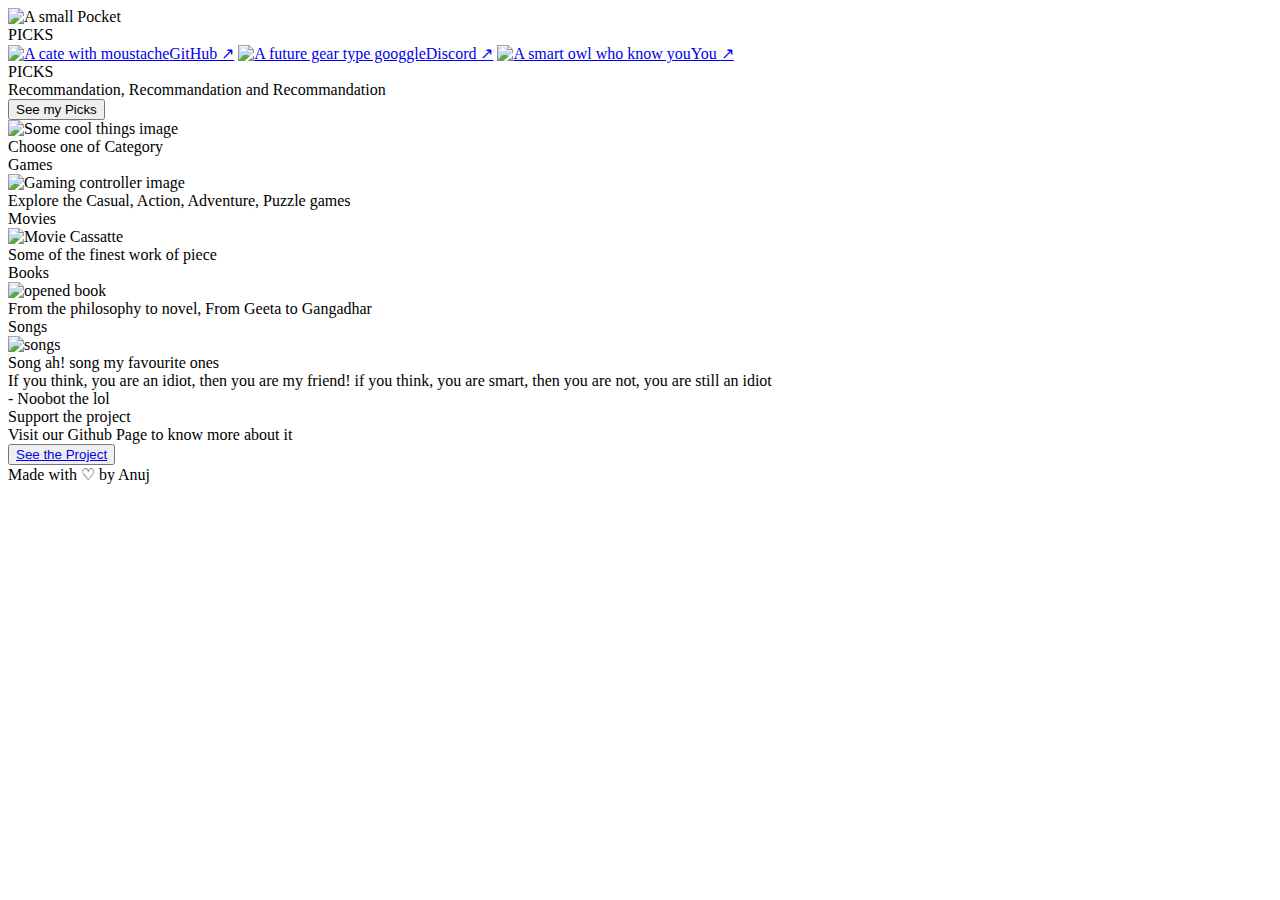
==== docs/index.html @ 0b732107 "..." ====
<!DOCTYPE html>
<html lang="eng">
    <body>
        <meta charset="UTF-8">
        <title>Picks</title>
        <link rel="stylesheet" href="../css/styles.css">
    </body>
    <body>
        <header class="header-container">
            <div class="top-header">
                <div class="logo">
                    <img class="logo-image" src="../../assets/images/logo.png" alt="A small Pocket">
                    <div class="logo-text">PICKS</div>
                </div>
                <div class="header-links">
                    <a class="header-link-one" href="https://github.com/anujbalak/picks" target="_blank" rel="noopener norefferer"><img src="../../assets/images/github.png" alt="A cate with moustache">GitHub &#8599;</a>
                    <a class="header-link-two" href="https://discord.gg/t3dgrP4SNV" target="_blank" rel="noopener norefferer"><img src="../../assets/images/discord.png" alt="A future gear type googgle">Discord &#8599;</a>
                    <a class="header-link-three" href="www.link.com" target="_self"><img src="../../assets/images/owl.svg" alt="A smart owl who know you">You &#8599;</a>
                    </div>
                </div>
            </div>
            <div class="header-content">
                <div class="web-info">
                    <div class="title">PICKS</div>
                    <div class="title-discription">Recommandation, Recommandation and Recommandation</div>
                    <a href="#content"><button>See my Picks</button></a>
                </div>
                <div class="banner-container">
                    <div class="banner"></div>
                    <img class="banner-image" src="../../assets/images/banner.png" alt="Some cool things image">
                </div>
            </div>
        </header>
        <div class="content-bg-color">
            <div id="content">
                <div class="category-text">
                    Choose one of Category
                </div>
                <div class="category">
                    <div class="game">
                        <div class="game-title">Games</div>
                        <div class="card">
                            <img class="game-image" src="../../assets/images/game-controller.png" alt="Gaming controller image">
                        </div>
                        <div class="text"> Explore the Casual, Action, Adventure, Puzzle games</div>
                    </div>
                    <div class="movie">
                        <div class="movie-title">Movies</div>
                        <div class="card">
                            <img class="movie-image" src="../../assets/images/movie.png" alt="Movie Cassatte">
                        </div>
                        <div class="text">Some of the finest work of piece</div>
                    </div>
                    <div class="book">
                        <div class="book-title">Books</div>
                        <div class="card">
                            <img class="book-image" src="../../assets/images/book.png" alt="opened book">
                        </div>
                        <div class="text">From the philosophy to novel, From Geeta to Gangadhar</div>
                    </div>
                    <div class="song">
                        <div class="song-title">Songs</div>
                        <div class="card">
                            <img class="song-image" src="../../assets/images/song.png" alt="songs">
                        </div>
                        <div class="text">Song ah! song my favourite ones</div>
                    </div>
                </div> 
            </div>
        </div>
        <div class="quote-bg">
            <div class="quote">
                <div class="quote-text">
                    If you think, you are an idiot, then you are my friend! if you think, you are smart, then you are not, you are still an idiot
                </div>
                <div class="author">
                   - Noobot the lol
                </div>
            </div>
        </div>
        <div class="calls-bg">
            <div class="calls">
                <div class="github-details"> 
                    <div class="github-project">Support the project</div>
                    <div class="github-extra-details"> Visit our Github Page to know more about it</div>
                </div>
                <div class="github-button">
                    <button class="github"><a href="https://github.com/anujbalak/picks" target="_blank" rel="noopener norefferer">See the Project</a></button>
                </div>
            </div>
        </div>
        <footer class="footer">
            <div class="copyright-info"> Made with &#9825; by Anuj</div>
        </footer>
    </body>
</html>
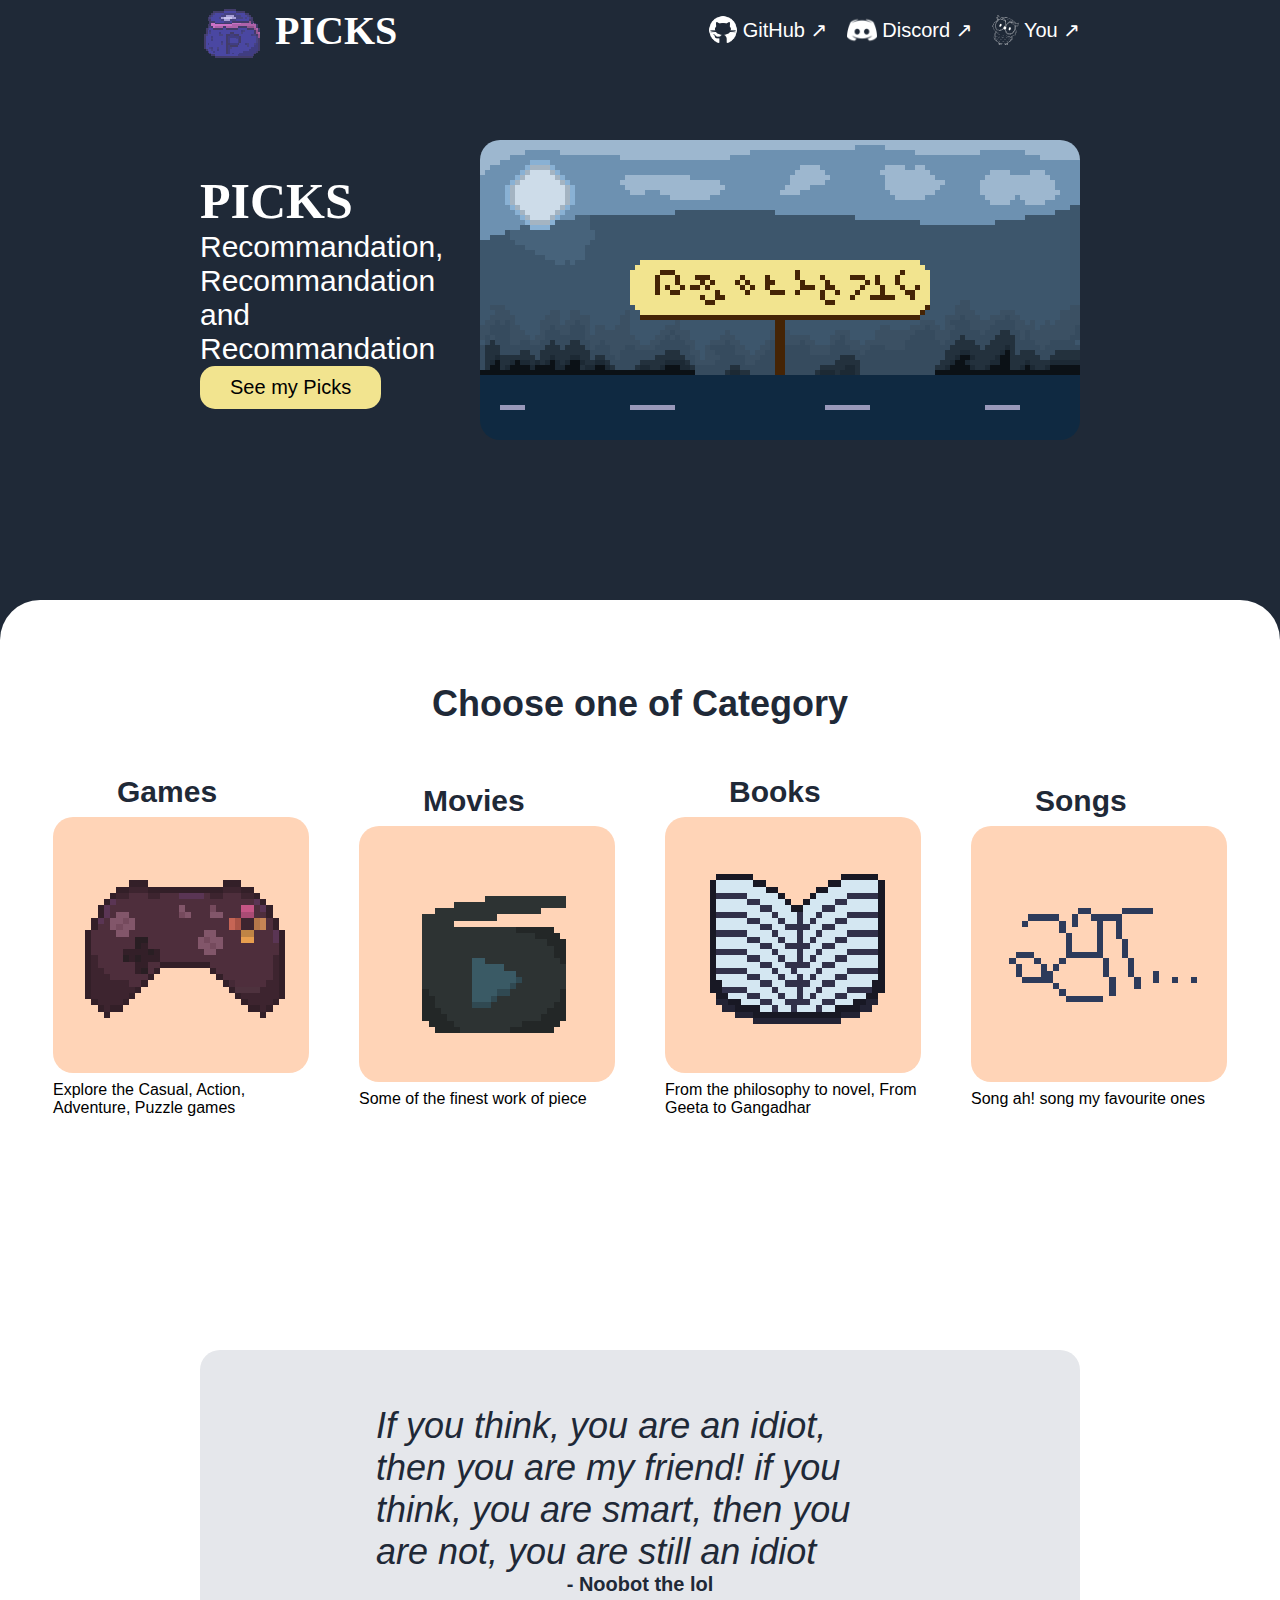
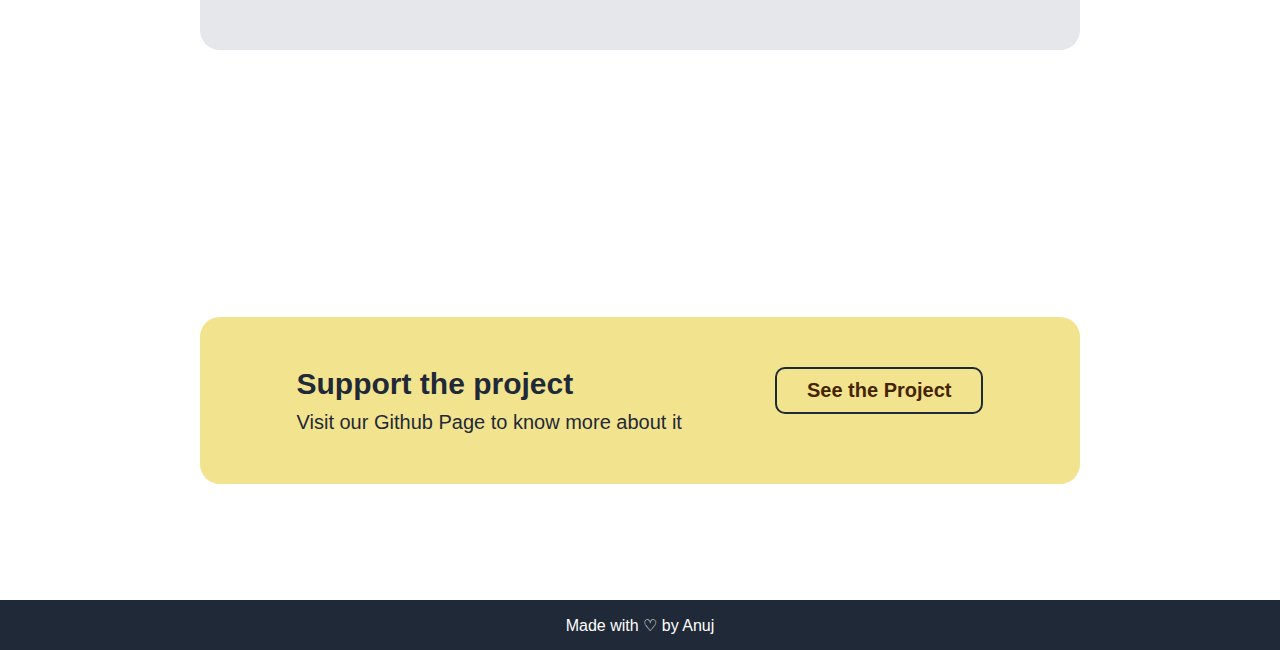
==== commit 7124aa78: "Solve some problem with file heirarchy" ====
--- a/docs/index.html
+++ b/docs/index.html
@@ -3,19 +3,19 @@
     <body>
         <meta charset="UTF-8">
         <title>Picks</title>
-        <link rel="stylesheet" href="../css/styles.css">
+        <link rel="stylesheet" href="./files/css/styles.css">
     </body>
     <body>
         <header class="header-container">
             <div class="top-header">
                 <div class="logo">
-                    <img class="logo-image" src="../../assets/images/logo.png" alt="A small Pocket">
+                    <img class="logo-image" src="./assets/images/logo.png" alt="A small Pocket">
                     <div class="logo-text">PICKS</div>
                 </div>
                 <div class="header-links">
-                    <a class="header-link-one" href="https://github.com/anujbalak/picks" target="_blank" rel="noopener norefferer"><img src="../../assets/images/github.png" alt="A cate with moustache">GitHub &#8599;</a>
-                    <a class="header-link-two" href="https://discord.gg/t3dgrP4SNV" target="_blank" rel="noopener norefferer"><img src="../../assets/images/discord.png" alt="A future gear type googgle">Discord &#8599;</a>
-                    <a class="header-link-three" href="www.link.com" target="_self"><img src="../../assets/images/owl.svg" alt="A smart owl who know you">You &#8599;</a>
+                    <a class="header-link-one" href="https://github.com/anujbalak/picks" target="_blank" rel="noopener norefferer"><img src="./assets/images/github.png" alt="A cate with moustache">GitHub &#8599;</a>
+                    <a class="header-link-two" href="https://discord.gg/t3dgrP4SNV" target="_blank" rel="noopener norefferer"><img src="./assets/images/discord.png" alt="A future gear type googgle">Discord &#8599;</a>
+                    <a class="header-link-three" href="www.link.com" target="_self"><img src="./assets/images/owl.svg" alt="A smart owl who know you">You &#8599;</a>
                     </div>
                 </div>
             </div>
@@ -27,7 +27,7 @@
                 </div>
                 <div class="banner-container">
                     <div class="banner"></div>
-                    <img class="banner-image" src="../../assets/images/banner.png" alt="Some cool things image">
+                    <img class="banner-image" src="./assets/images/banner.png" alt="Some cool things image">
                 </div>
             </div>
         </header>
@@ -40,28 +40,28 @@
                     <div class="game">
                         <div class="game-title">Games</div>
                         <div class="card">
-                            <img class="game-image" src="../../assets/images/game-controller.png" alt="Gaming controller image">
+                            <img class="game-image" src="./assets/images/game-controller.png" alt="Gaming controller image">
                         </div>
                         <div class="text"> Explore the Casual, Action, Adventure, Puzzle games</div>
                     </div>
                     <div class="movie">
                         <div class="movie-title">Movies</div>
                         <div class="card">
-                            <img class="movie-image" src="../../assets/images/movie.png" alt="Movie Cassatte">
+                            <img class="movie-image" src="./assets/images/movie.png" alt="Movie Cassatte">
                         </div>
                         <div class="text">Some of the finest work of piece</div>
                     </div>
                     <div class="book">
                         <div class="book-title">Books</div>
                         <div class="card">
-                            <img class="book-image" src="../../assets/images/book.png" alt="opened book">
+                            <img class="book-image" src="./assets/images/book.png" alt="opened book">
                         </div>
                         <div class="text">From the philosophy to novel, From Geeta to Gangadhar</div>
                     </div>
                     <div class="song">
                         <div class="song-title">Songs</div>
                         <div class="card">
-                            <img class="song-image" src="../../assets/images/song.png" alt="songs">
+                            <img class="song-image" src="./assets/images/song.png" alt="songs">
                         </div>
                         <div class="text">Song ah! song my favourite ones</div>
                     </div>
--- a/docs/files/css/styles.css
+++ b/docs/files/css/styles.css
@@ -0,0 +1,267 @@
+@import url('https://fonts.googleapis.com/css2?family=Besley:ital,wght@0,400;1,900&display=swap');
+* {
+ margin: 0;
+ padding: 0;
+ box-sizing: border-box;
+ scroll-behavior: smooth;
+}
+
+body {
+ display: flex;
+ flex-direction: column;
+ align-items: center;
+ background-color: #1f2937;
+ font-family: sans-serif, system-ui, -apple-system, BlinkMacSystemFont, 'Segoe UI', Roboto, Oxygen, Ubuntu, Cantarell, 'Open Sans', 'Helvetica Neue';
+}
+
+/* header */
+.header-container {
+ background-color: #1f2937;
+ color: white;
+ width: 100%;
+ display: flex;
+ flex-direction: column;
+ align-items: center;
+ flex-wrap: wrap;
+ height: 600px;
+}
+
+a {
+ text-decoration: none;
+ color: white;
+}
+
+.top-header {
+ display: flex;
+ width: 100%;
+ justify-content: space-between;
+}
+
+.header-links {
+ gap: 20px;
+ font-size: 20px;
+ display: flex;
+ height: 20px;
+ justify-content: center;
+ align-items: center;
+ margin: 20px 200px auto auto;
+}
+
+.header-link-one,
+.header-link-two,
+.header-link-three {
+ display: flex;
+ align-items: center;
+ gap: 5px;
+}
+
+.header-links img {
+ height: 30px;
+}
+
+.logo {
+ display: flex;
+ align-items: center;
+ gap: 15px;
+ font-size: 40px;
+ font-weight: 800;
+ font-family: Besly;
+ margin-left: 200px;
+}
+
+.logo-image {
+ width: 60px;
+ height: auto;
+ image-rendering: pixelated;
+}
+
+.header-content {
+ display: flex;
+ margin: 80px 200px auto 200px;
+ gap: 30px;
+ 
+}
+
+.web-info {
+ display: flex;
+ flex-direction: column;
+ justify-content: center;
+}
+
+.title {
+ font-size: 50px;
+ font-family: Besly;
+ font-weight: 800;
+}
+ .title-discription {
+ font-size: 30px;
+}
+
+button {
+ background-color: rgb(242, 228, 143);
+ padding: 10px 30px 10px 30px;
+ border: none;
+ max-width: 300px;
+ border-radius: 15px;
+ font-size: 20px;
+}
+
+button a {
+ color: rgb(69, 36, 5);
+ font-size: 20px;
+ font-weight: 600;
+}
+
+.banner-container {
+ width: 600px;
+ height: 300px;
+}
+.banner-image {
+ width: 600px;
+ border-radius: 20px;
+ height: auto;
+ image-rendering: pixelated;
+}
+
+/* content */
+.content-bg-color {
+ background-color: white;
+ border-radius: 40px 40px 0 0;
+ display: flex;
+ width: 100vw;
+height: 600px;
+}
+#content {
+ width: 100%;
+ display: flex;
+ flex-direction: column;
+ align-items: center;
+ justify-content: center;
+ margin: 50px;
+ gap: 50px;
+}
+
+.category-text {
+ font-size: 36px;
+ font-weight: 800;
+ color: #1f2937;
+}
+
+.category {
+ display: flex;
+ flex-wrap: wrap;
+ align-items: center;
+ gap: 50px;
+}
+
+.card {
+ width: 256px;
+ height: 256px;
+ background-color: rgb(255, 212, 183);
+ border-radius: 20px;
+}
+
+.game,
+.movie,
+.song,
+.book {
+ display: flex;
+ flex-direction: column;
+ gap: 8px;
+ width: 256px;
+}
+
+.game-title,
+.book-title,
+.movie-title,
+.song-title {
+ margin: auto 64px auto 64px;
+ color: #1f2937;
+ font-size: 30px;
+ font-weight: 700;
+}
+.game-image,
+.movie-image,
+.song-image,
+.book-image {
+ image-rendering: pixelated;
+ width: 200px;
+ margin: 32px;
+}
+
+/* qoute */
+.quote-bg {
+ height: 600px;
+ display: flex;
+ background-color: white;
+ width: 100%;
+}
+
+.quote {
+ display: flex;
+ flex-direction: column;
+ justify-content: center;
+ align-items: center;
+ background-color: #e5e7eb;
+ margin: auto  200px auto 200px;
+ height: 300px;
+ border-radius: 20px;
+}
+
+.quote-text {
+ font-size: 36px;
+ width: 60%;
+ font-weight: lighter;
+ font-style: italic;
+ color: #1f2937;
+}
+.quote .author {
+ font-size: 20px;
+ font-weight: 700;
+ align-self: center;
+ color: #1f2937;  
+}
+
+/* calls */
+
+.calls-bg {
+ width: 100%;
+ background-color: white;
+ height: 400px;
+ display: flex;
+}
+
+.calls {
+ display: flex;
+ color: #1f2937;
+ border-radius: 20px;
+ background-color:rgb(242, 228, 143);
+ width: 100%;
+ padding: 50px;
+ margin: auto 200px auto 200px;
+ justify-content: space-around;
+}
+.github-details {
+ display: flex;
+ flex-direction: column;
+ font-size: 20px;
+ gap:10px;
+}
+
+.github-project {
+ font-size: 30px;
+ font-weight: 700;
+
+}
+button.github {
+ border: 2px solid #1f2937;
+ border-radius: 10px;
+}
+
+.footer {
+ display: flex;
+ justify-content: center;
+ align-items: center;
+ color: white;
+ height: 50px;
+}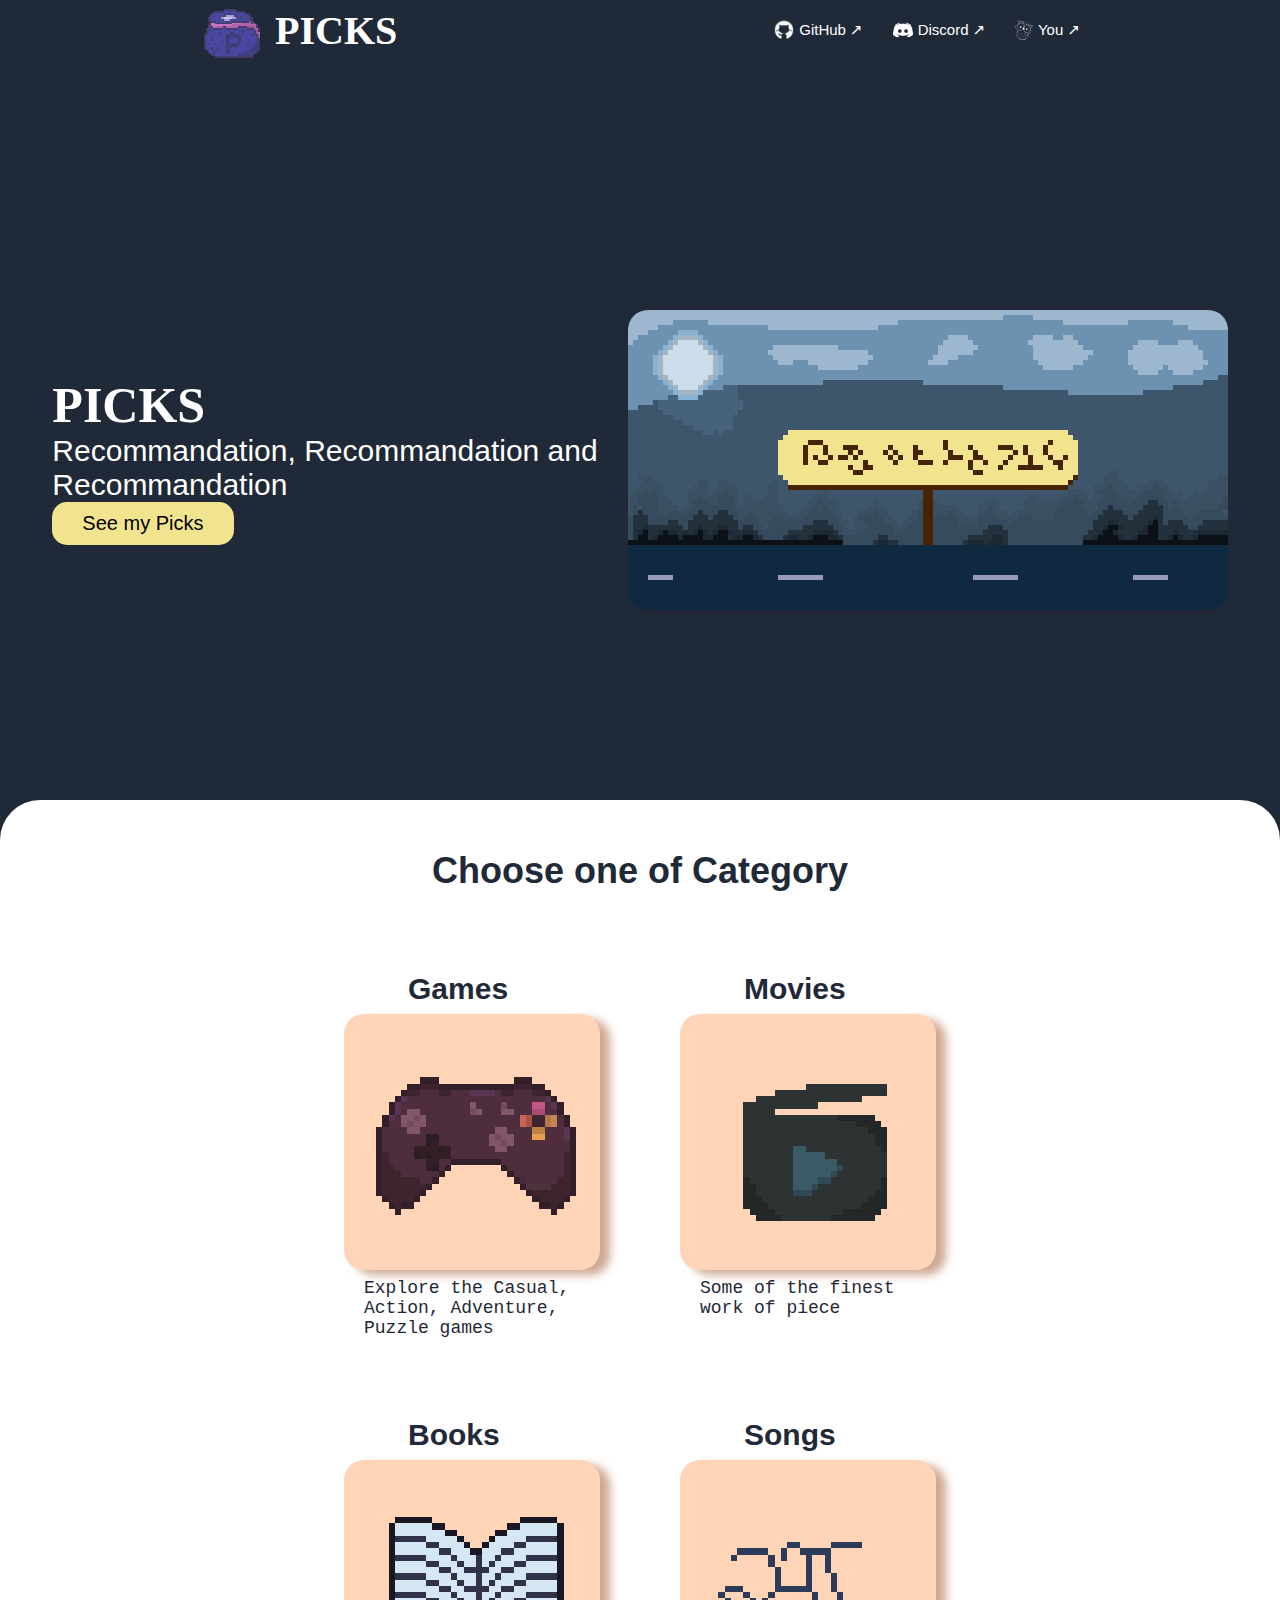
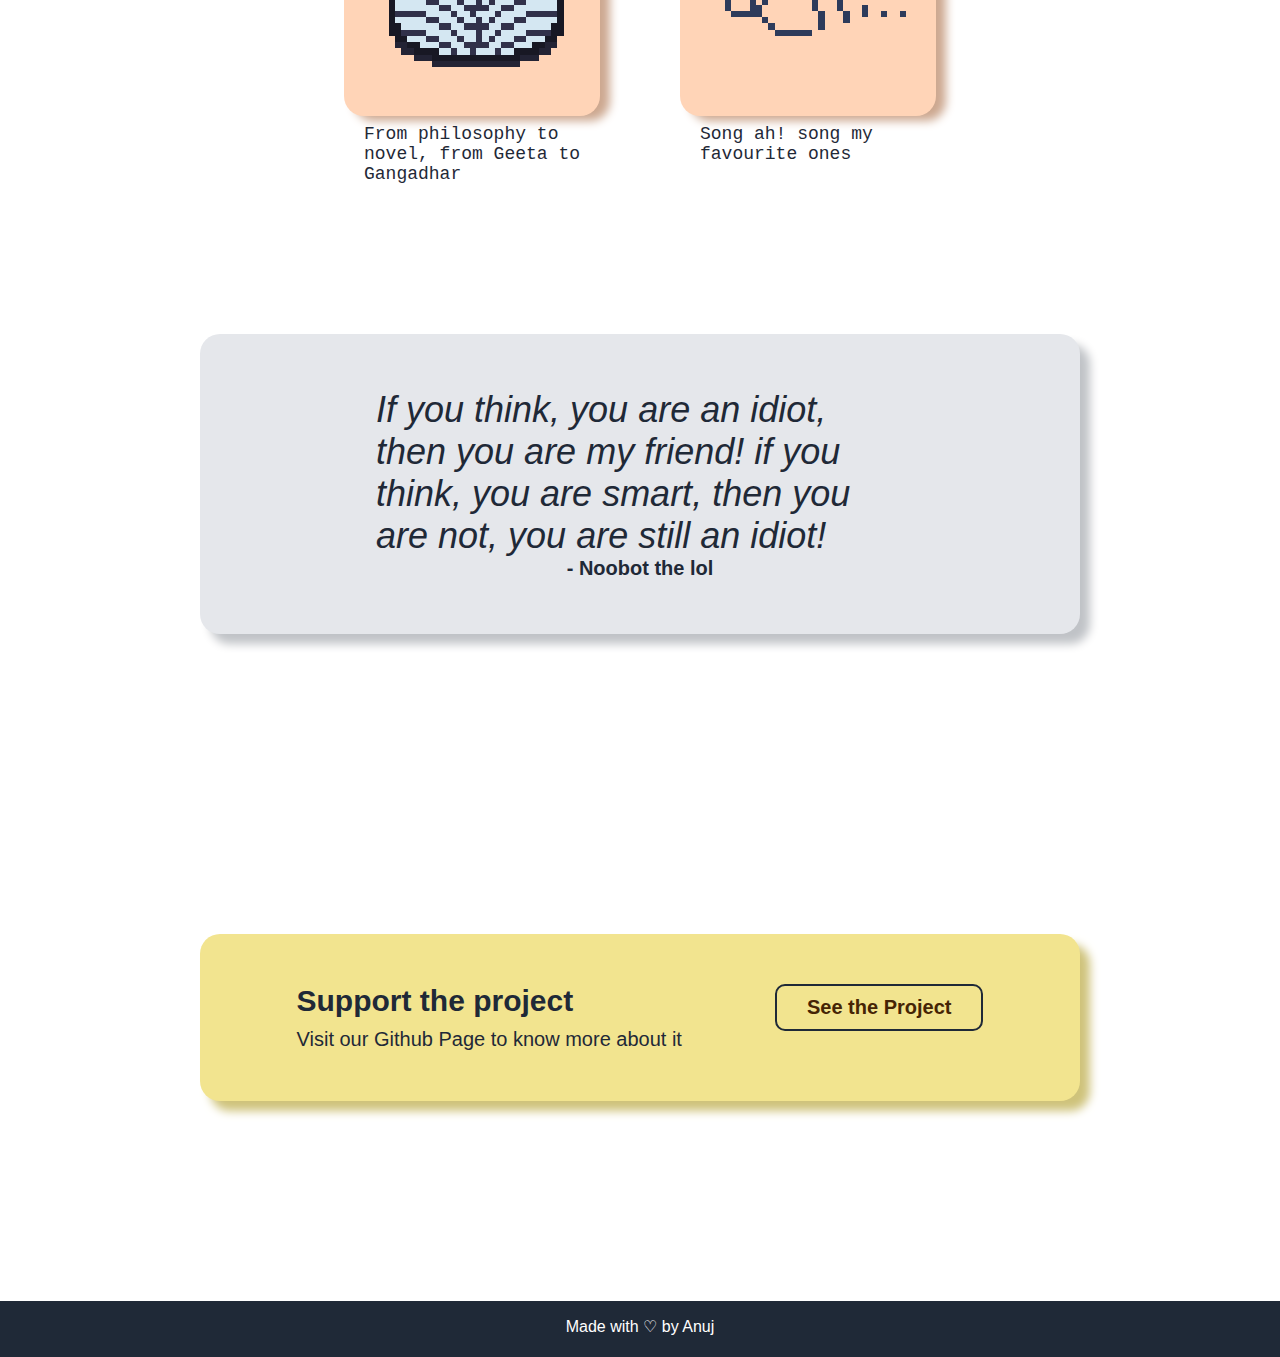
==== commit d399a01e: "Modify page, so can look good on both mobile and desktop" ====
--- a/docs/index.html
+++ b/docs/index.html
@@ -15,14 +15,14 @@
                 <div class="header-links">
                     <a class="header-link-one" href="https://github.com/anujbalak/picks" target="_blank" rel="noopener norefferer"><img src="./assets/images/github.png" alt="A cate with moustache">GitHub &#8599;</a>
                     <a class="header-link-two" href="https://discord.gg/t3dgrP4SNV" target="_blank" rel="noopener norefferer"><img src="./assets/images/discord.png" alt="A future gear type googgle">Discord &#8599;</a>
-                    <a class="header-link-three" href="www.link.com" target="_self"><img src="./assets/images/owl.svg" alt="A smart owl who know you">You &#8599;</a>
+                    <a class="header-link-three" href="./files/html/you.html" target="_self"><img src="./assets/images/owl.svg" alt="A smart owl who know you">You &#8599;</a>
                     </div>
                 </div>
             </div>
             <div class="header-content">
                 <div class="web-info">
                     <div class="title">PICKS</div>
-                    <div class="title-discription">Recommandation, Recommandation and Recommandation</div>
+                    <div class="title-discription">Recommandation, Recommandation and <br>Recommandation</div>
                     <a href="#content"><button>See my Picks</button></a>
                 </div>
                 <div class="banner-container">
@@ -31,7 +31,7 @@
                 </div>
             </div>
         </header>
-        <div class="content-bg-color">
+        <div class="section">
             <div id="content">
                 <div class="category-text">
                     Choose one of Category
@@ -56,7 +56,7 @@
                         <div class="card">
                             <img class="book-image" src="./assets/images/book.png" alt="opened book">
                         </div>
-                        <div class="text">From the philosophy to novel, From Geeta to Gangadhar</div>
+                        <div class="text">From philosophy to novel, from Geeta to Gangadhar</div>
                     </div>
                     <div class="song">
                         <div class="song-title">Songs</div>
@@ -67,25 +67,21 @@
                     </div>
                 </div> 
             </div>
-        </div>
-        <div class="quote-bg">
             <div class="quote">
                 <div class="quote-text">
-                    If you think, you are an idiot, then you are my friend! if you think, you are smart, then you are not, you are still an idiot
+                    If you think, you are an idiot, then you are my friend! if you think, you are smart, then you are not, you are still an idiot!
                 </div>
                 <div class="author">
                    - Noobot the lol
                 </div>
             </div>
-        </div>
-        <div class="calls-bg">
             <div class="calls">
                 <div class="github-details"> 
                     <div class="github-project">Support the project</div>
                     <div class="github-extra-details"> Visit our Github Page to know more about it</div>
                 </div>
                 <div class="github-button">
-                    <button class="github"><a href="https://github.com/anujbalak/picks" target="_blank" rel="noopener norefferer">See the Project</a></button>
+                    <button class="github"><a class="github" href="https://github.com/anujbalak/picks" target="_blank" rel="noopener norefferer">See the Project</a></button>
                 </div>
             </div>
         </div>
--- a/docs/files/css/styles.css
+++ b/docs/files/css/styles.css
@@ -10,6 +10,7 @@
  display: flex;
  flex-direction: column;
  align-items: center;
+ justify-content: center;
  background-color: #1f2937;
  font-family: sans-serif, system-ui, -apple-system, BlinkMacSystemFont, 'Segoe UI', Roboto, Oxygen, Ubuntu, Cantarell, 'Open Sans', 'Helvetica Neue';
 }
@@ -19,11 +20,10 @@
  background-color: #1f2937;
  color: white;
  width: 100%;
- display: flex;
  flex-direction: column;
  align-items: center;
  flex-wrap: wrap;
- height: 600px;
+ height: 800px;
 }
 
 a {
@@ -38,8 +38,8 @@
 }
 
 .header-links {
- gap: 20px;
- font-size: 20px;
+ gap: 30px;
+ font-size: 15px;
  display: flex;
  height: 20px;
  justify-content: center;
@@ -56,7 +56,7 @@
 }
 
 .header-links img {
- height: 30px;
+ height: 20px;
 }
 
 .logo {
@@ -77,7 +77,11 @@
 
 .header-content {
  display: flex;
- margin: 80px 200px auto 200px;
+ height: 800px;
+ flex-wrap: wrap;
+ justify-content: center;
+ align-items: center;
+ margin-bottom: 200px;
  gap: 30px;
  
 }
@@ -115,30 +119,33 @@
 .banner-container {
  width: 600px;
  height: 300px;
-}
+ 
+}
+
 .banner-image {
  width: 600px;
  border-radius: 20px;
  height: auto;
+ margin-bottom: 20px;
  image-rendering: pixelated;
 }
 
 /* content */
-.content-bg-color {
+.section {
  background-color: white;
  border-radius: 40px 40px 0 0;
  display: flex;
+ flex-direction: column;
+ gap: 100px;
  width: 100vw;
-height: 600px;
+ height: 100%;
 }
 #content {
- width: 100%;
- display: flex;
- flex-direction: column;
- align-items: center;
- justify-content: center;
- margin: 50px;
- gap: 50px;
+ display: flex;
+ flex-direction: column;
+ align-items: center;
+ margin: 50px 200px 50px 200px;
+ gap: 80px;
 }
 
 .category-text {
@@ -150,8 +157,9 @@
 .category {
  display: flex;
  flex-wrap: wrap;
- align-items: center;
- gap: 50px;
+ align-items: baseline;
+ justify-content: center;
+ gap: 80px;
 }
 
 .card {
@@ -159,8 +167,15 @@
  height: 256px;
  background-color: rgb(255, 212, 183);
  border-radius: 20px;
-}
-
+ box-shadow: 10px 5px 10px #cda890;
+}
+
+.text {
+ font-size: 18px;
+ font-family: monospace;
+ color: #1f2937;
+ margin-left: 20px;
+}
 .game,
 .movie,
 .song,
@@ -190,13 +205,6 @@
 }
 
 /* qoute */
-.quote-bg {
- height: 600px;
- display: flex;
- background-color: white;
- width: 100%;
-}
-
 .quote {
  display: flex;
  flex-direction: column;
@@ -205,6 +213,7 @@
  background-color: #e5e7eb;
  margin: auto  200px auto 200px;
  height: 300px;
+ box-shadow: 10px 10px 10px rgb(192, 195, 199);
  border-radius: 20px;
 }
 
@@ -224,21 +233,14 @@
 
 /* calls */
 
-.calls-bg {
- width: 100%;
- background-color: white;
- height: 400px;
- display: flex;
-}
-
 .calls {
  display: flex;
  color: #1f2937;
  border-radius: 20px;
  background-color:rgb(242, 228, 143);
- width: 100%;
  padding: 50px;
- margin: auto 200px auto 200px;
+ box-shadow: 10px 10px 10px rgb(207, 195, 123);
+ margin: 200px 200px 200px 200px;
  justify-content: space-around;
 }
 .github-details {
@@ -264,4 +266,27 @@
  align-items: center;
  color: white;
  height: 50px;
+}
+
+/* owl */
+.owl-page {
+ display: flex;
+ align-self: center;
+ color: white;
+ font-family: Arial, Helvetica, sans-serif;
+ font-size: 30px;
+}
+
+/* mobile */
+@media only screen and (max-width: 400px) {
+    .header-container {
+        height: 2000px;
+    }    
+}
+
+/* desktop */
+@media only screen and (min-width: 901px) {
+    .header-container {
+        height: 800px;
+    }
 }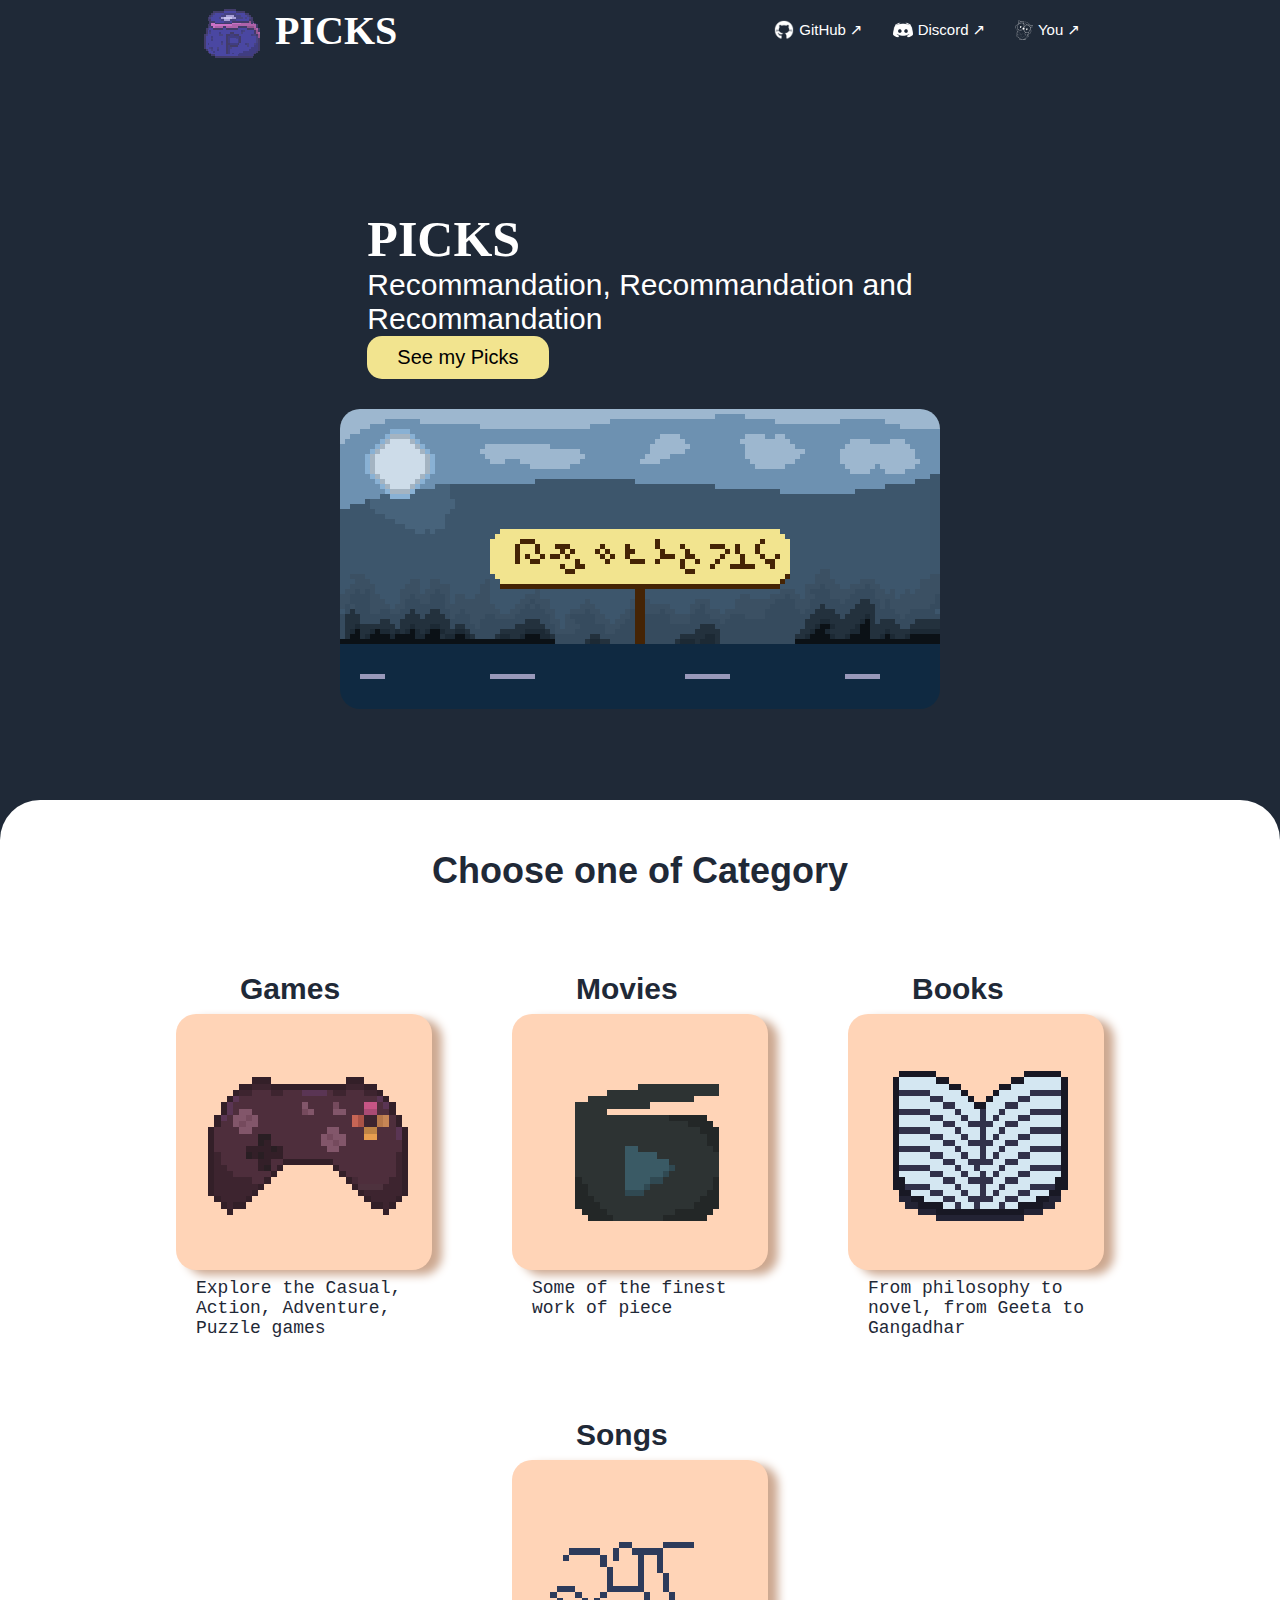
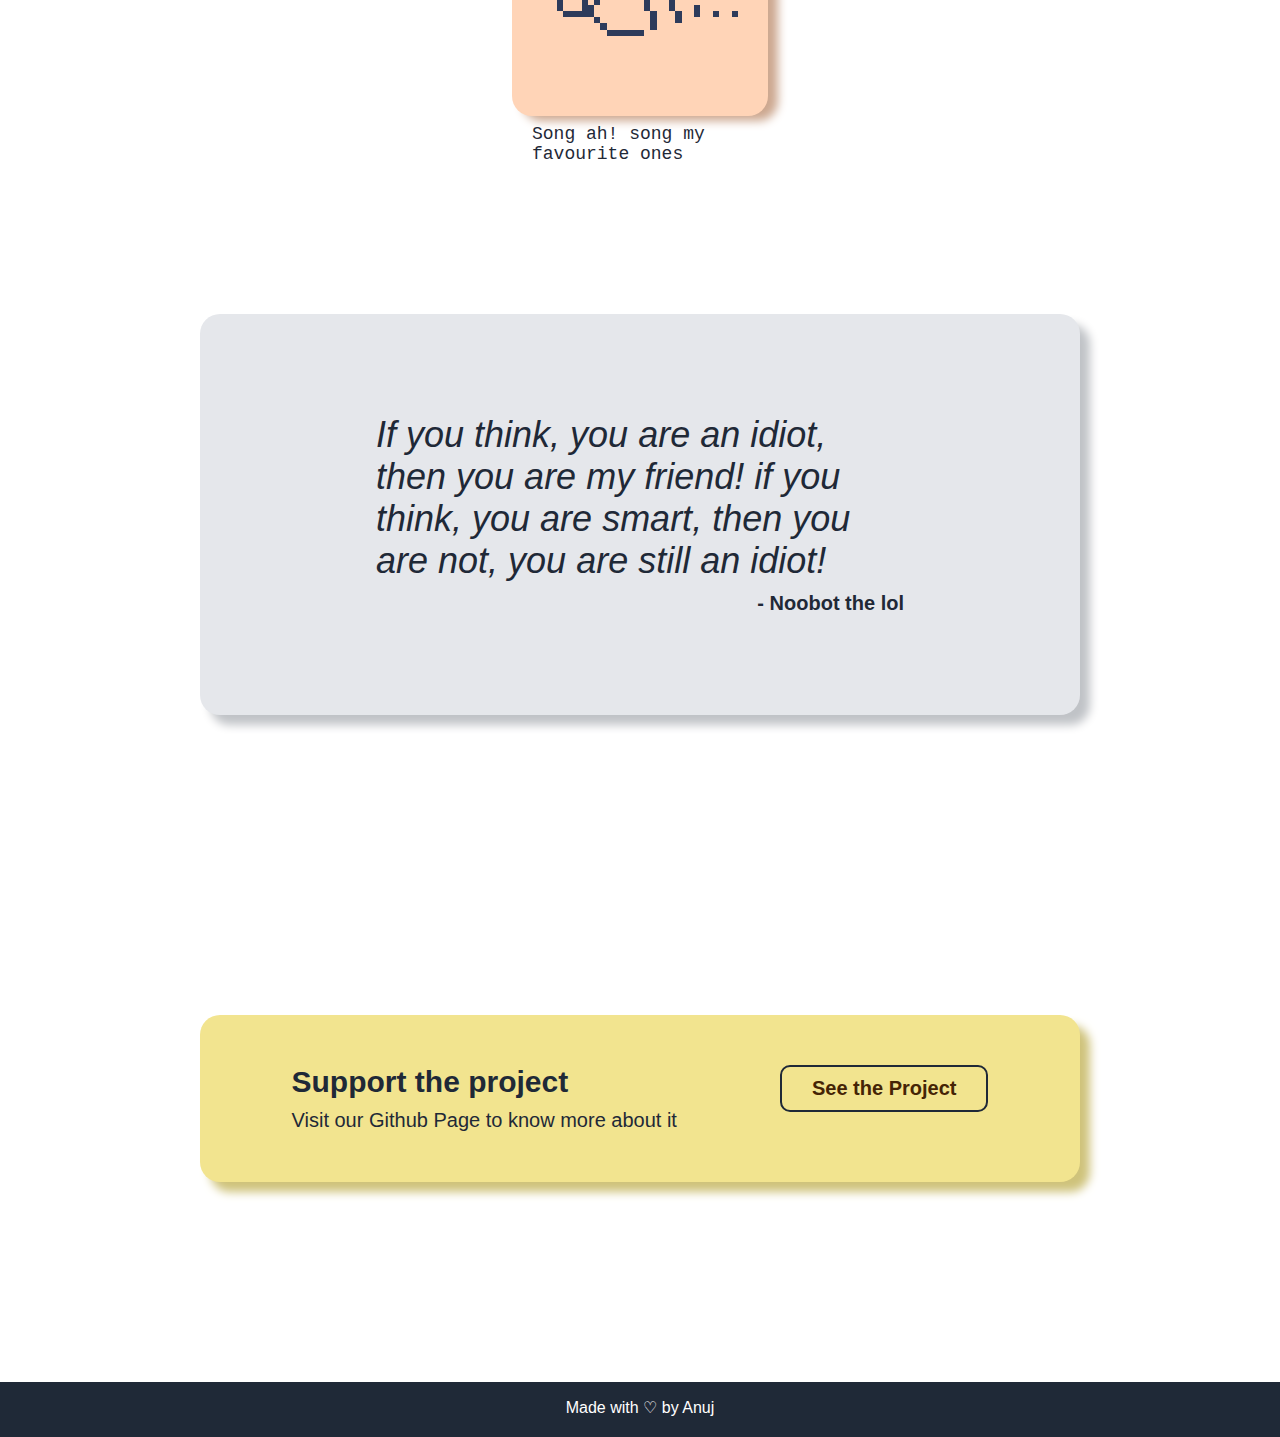
==== commit 11fc90e9: "Edit Readme and add game list with one game" ====
--- a/docs/index.html
+++ b/docs/index.html
@@ -39,9 +39,11 @@
                 <div class="category">
                     <div class="game">
                         <div class="game-title">Games</div>
-                        <div class="card">
-                            <img class="game-image" src="./assets/images/game-controller.png" alt="Gaming controller image">
-                        </div>
+                        <a href="./files/html/games.html">
+                            <div class="card">
+                                <img class="game-image" src="./assets/images/game-controller.png" alt="Gaming controller image">
+                            </div>
+                        </a>
                         <div class="text"> Explore the Casual, Action, Adventure, Puzzle games</div>
                     </div>
                     <div class="movie">
--- a/docs/files/css/styles.css
+++ b/docs/files/css/styles.css
@@ -20,10 +20,6 @@
  background-color: #1f2937;
  color: white;
  width: 100%;
- flex-direction: column;
- align-items: center;
- flex-wrap: wrap;
- height: 800px;
 }
 
 a {
@@ -35,6 +31,7 @@
  display: flex;
  width: 100%;
  justify-content: space-between;
+ flex-wrap: wrap;
 }
 
 .header-links {
@@ -77,11 +74,10 @@
 
 .header-content {
  display: flex;
- height: 800px;
  flex-wrap: wrap;
- justify-content: center;
- align-items: center;
- margin-bottom: 200px;
+ padding: 150px 100px 150px ;
+ align-items: center;
+ justify-content: center;
  gap: 30px;
  
 }
@@ -144,7 +140,7 @@
  display: flex;
  flex-direction: column;
  align-items: center;
- margin: 50px 200px 50px 200px;
+ margin: 50px 150px 50px 150px;
  gap: 80px;
 }
 
@@ -212,7 +208,8 @@
  align-items: center;
  background-color: #e5e7eb;
  margin: auto  200px auto 200px;
- height: 300px;
+ gap: 10px;
+ padding: 100px 0 100px 0;
  box-shadow: 10px 10px 10px rgb(192, 195, 199);
  border-radius: 20px;
 }
@@ -225,9 +222,10 @@
  color: #1f2937;
 }
 .quote .author {
+ width: 60%;
  font-size: 20px;
- font-weight: 700;
- align-self: center;
+ font-weight: 600;
+ text-align: right;
  color: #1f2937;  
 }
 
@@ -237,6 +235,7 @@
  display: flex;
  color: #1f2937;
  border-radius: 20px;
+ gap: 20px;
  background-color:rgb(242, 228, 143);
  padding: 50px;
  box-shadow: 10px 10px 10px rgb(207, 195, 123);
@@ -281,7 +280,17 @@
 @media only screen and (max-width: 400px) {
     .header-container {
         height: 2000px;
-    }    
+    } 
+    #content {
+     margin: auto 0 auto 0;
+    }   
+}
+
+/* tablet */
+@media only screen and (min-width: 401px) and (max-width: 900px) {
+    #content {
+     margin: auto 50px auto 50px;
+    }
 }
 
 /* desktop */
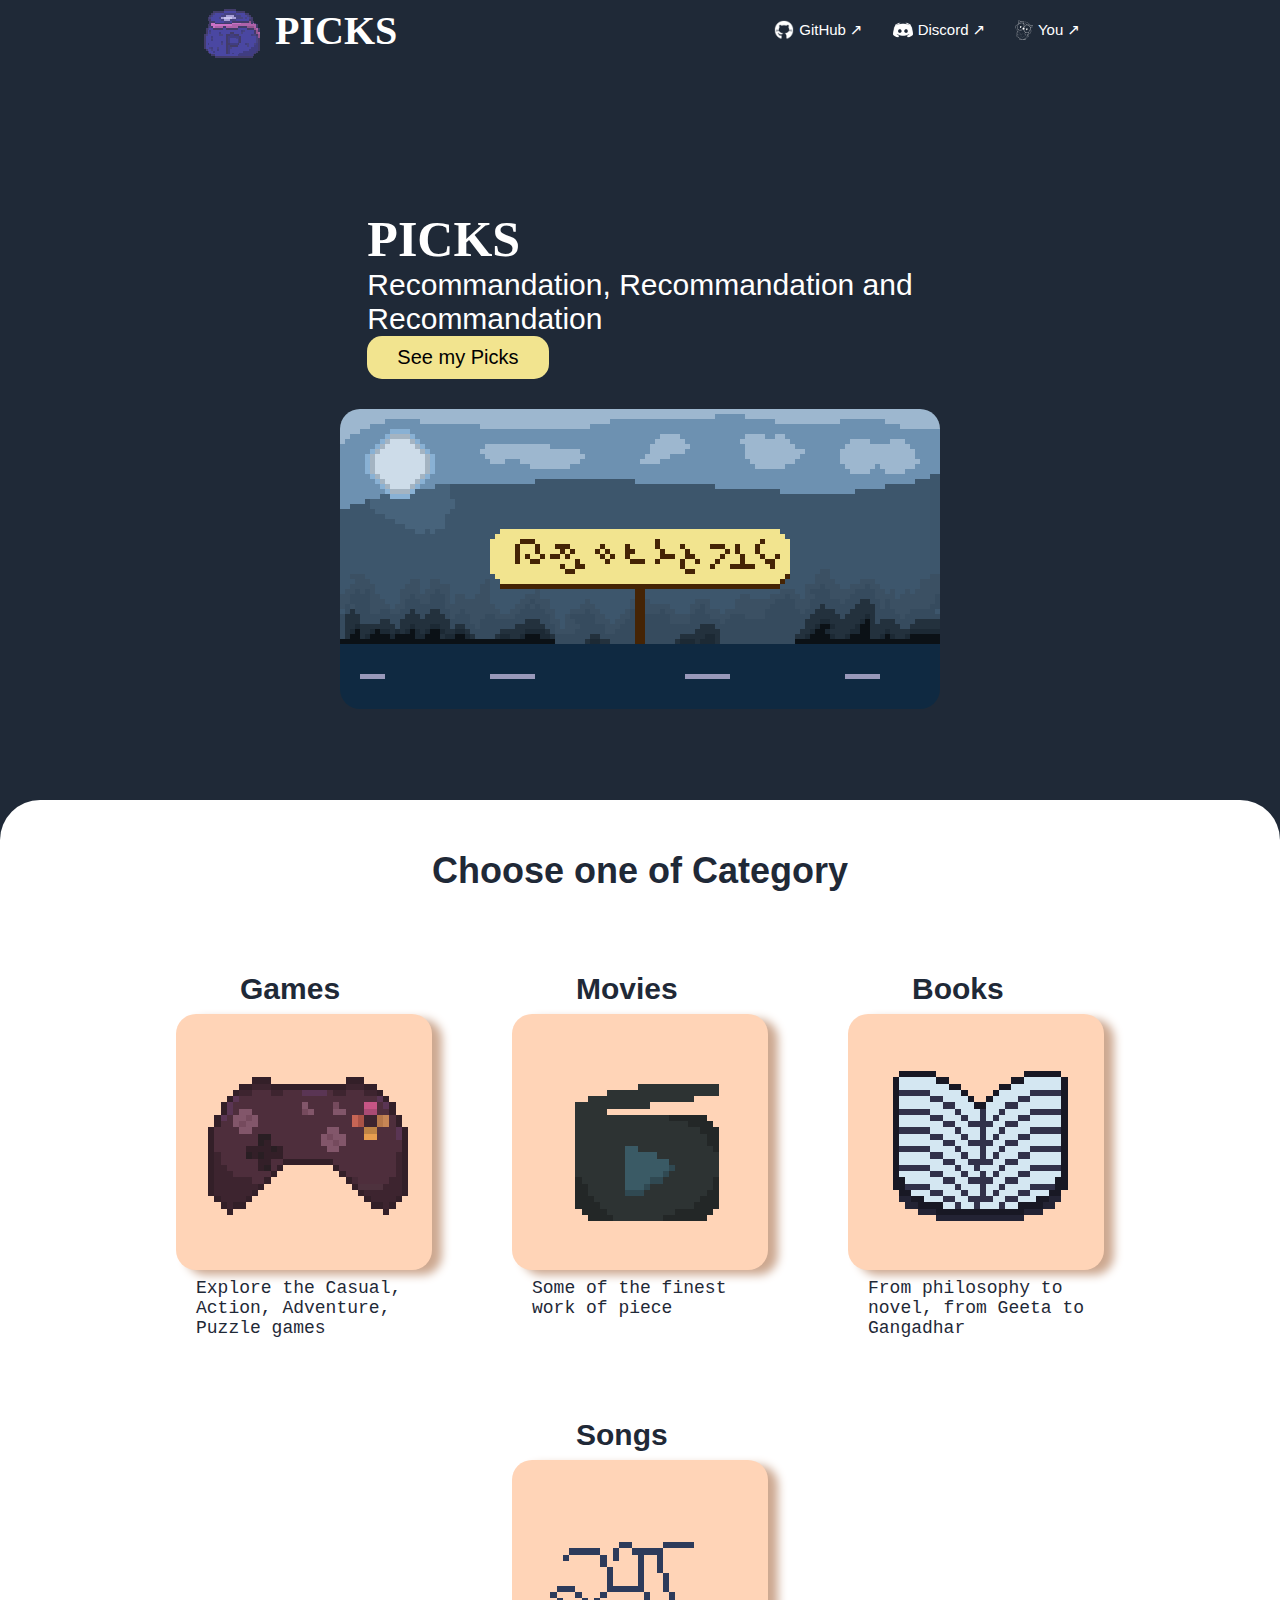
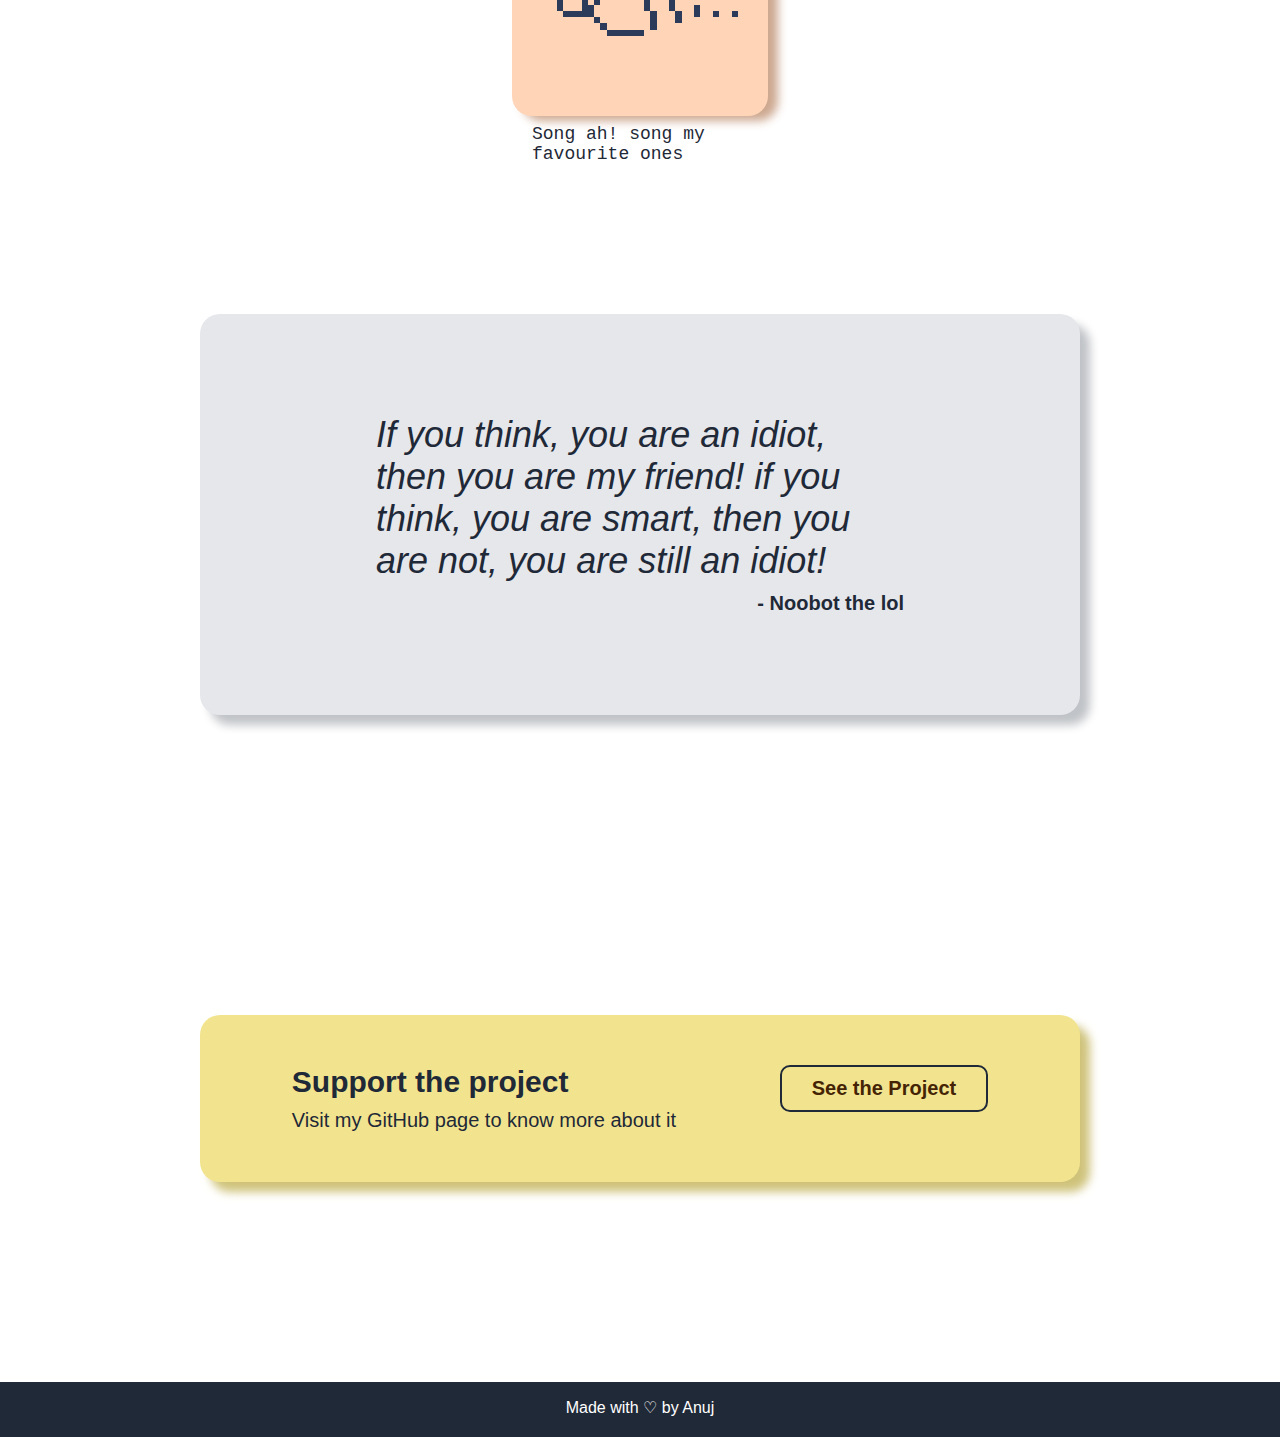
==== commit e33a5c1d: "Modify all files and fix some grammatical mistakes" ====
--- a/docs/index.html
+++ b/docs/index.html
@@ -48,23 +48,29 @@
                     </div>
                     <div class="movie">
                         <div class="movie-title">Movies</div>
-                        <div class="card">
-                            <img class="movie-image" src="./assets/images/movie.png" alt="Movie Cassatte">
-                        </div>
+                        <a href="./files/html/movies.html" target="_self">
+                            <div class="card">
+                                <img class="movie-image" src="./assets/images/movie.png" alt="Movie Cassatte">
+                            </div>
+                        </a>
                         <div class="text">Some of the finest work of piece</div>
                     </div>
                     <div class="book">
                         <div class="book-title">Books</div>
-                        <div class="card">
-                            <img class="book-image" src="./assets/images/book.png" alt="opened book">
-                        </div>
+                        <a href="./files/html/books.html">
+                            <div class="card">
+                                <img class="book-image" src="./assets/images/book.png" alt="opened book">
+                            </div>
+                        </a>
                         <div class="text">From philosophy to novel, from Geeta to Gangadhar</div>
                     </div>
                     <div class="song">
                         <div class="song-title">Songs</div>
-                        <div class="card">
-                            <img class="song-image" src="./assets/images/song.png" alt="songs">
-                        </div>
+                        <a href="./files/html/songs.html">
+                            <div class="card">
+                                <img class="song-image" src="./assets/images/song.png" alt="songs">
+                            </div>
+                        </a>
                         <div class="text">Song ah! song my favourite ones</div>
                     </div>
                 </div> 
@@ -80,7 +86,7 @@
             <div class="calls">
                 <div class="github-details"> 
                     <div class="github-project">Support the project</div>
-                    <div class="github-extra-details"> Visit our Github Page to know more about it</div>
+                    <div class="github-extra-details"> Visit my GitHub page to know more about it</div>
                 </div>
                 <div class="github-button">
                     <button class="github"><a class="github" href="https://github.com/anujbalak/picks" target="_blank" rel="noopener norefferer">See the Project</a></button>
--- a/docs/files/css/styles.css
+++ b/docs/files/css/styles.css
@@ -15,7 +15,7 @@
  font-family: sans-serif, system-ui, -apple-system, BlinkMacSystemFont, 'Segoe UI', Roboto, Oxygen, Ubuntu, Cantarell, 'Open Sans', 'Helvetica Neue';
 }
 
-/* header */
+/* -------------------------------------header--------------------------------- */
 .header-container {
  background-color: #1f2937;
  color: white;
@@ -126,7 +126,7 @@
  image-rendering: pixelated;
 }
 
-/* content */
+/* -----------------------------------------------content--------------------------------------------- */
 .section {
  background-color: white;
  border-radius: 40px 40px 0 0;
@@ -200,7 +200,7 @@
  margin: 32px;
 }
 
-/* qoute */
+/* ------------------------------------------------qoute----------------------------------------------- */
 .quote {
  display: flex;
  flex-direction: column;
@@ -229,7 +229,7 @@
  color: #1f2937;  
 }
 
-/* calls */
+/* --------------------------------------------------calls------------------------------------------ */
 
 .calls {
  display: flex;
@@ -267,9 +267,11 @@
  height: 50px;
 }
 
-/* owl */
+/* ------------------------------------------------------owl--------------------------------------------------- */
 .owl-page {
  display: flex;
+ width: 100vw;
+ height: 100vh;
  align-self: center;
  color: white;
  font-family: Arial, Helvetica, sans-serif;
@@ -277,12 +279,9 @@
 }
 
 /* mobile */
-@media only screen and (max-width: 400px) {
-    .header-container {
-        height: 2000px;
-    } 
+@media only screen and (max-width: 400px) { 
     #content {
-     margin: auto 0 auto 0;
+        margin: 0;
     }   
 }
 
